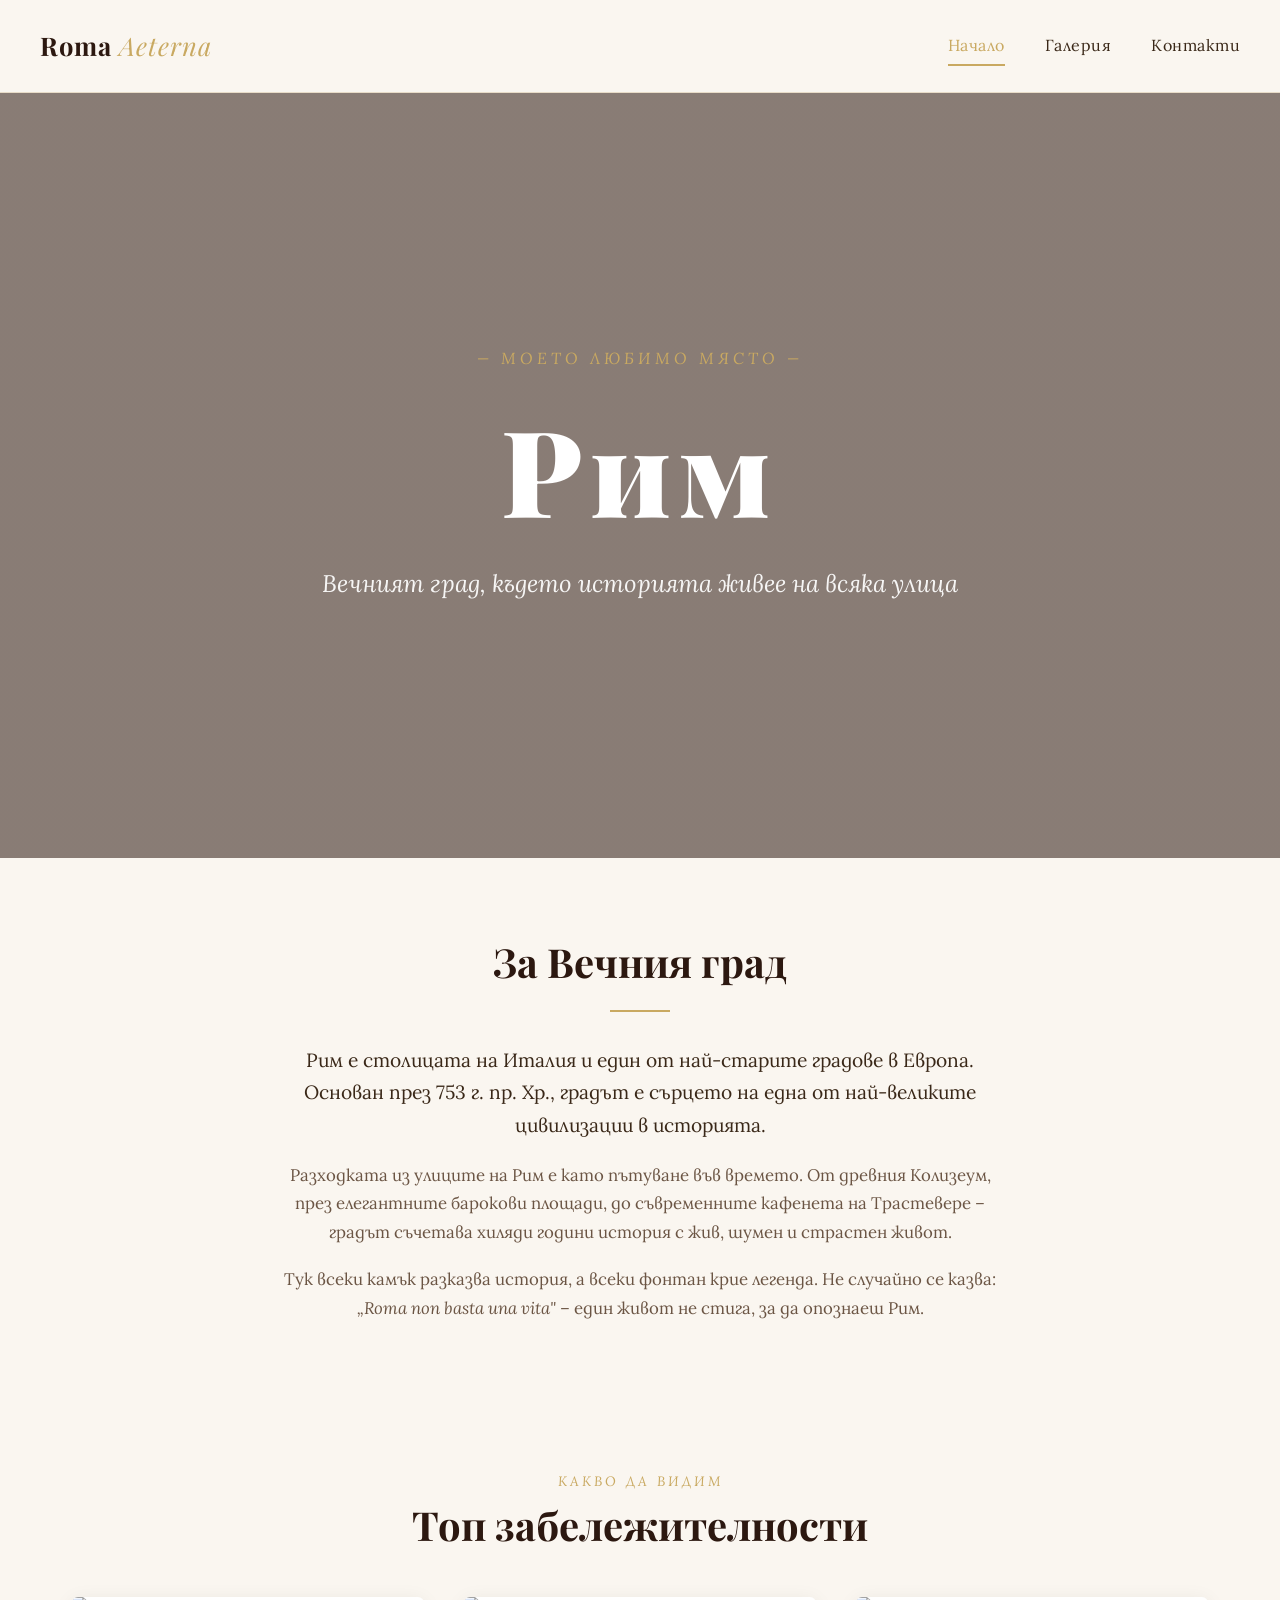
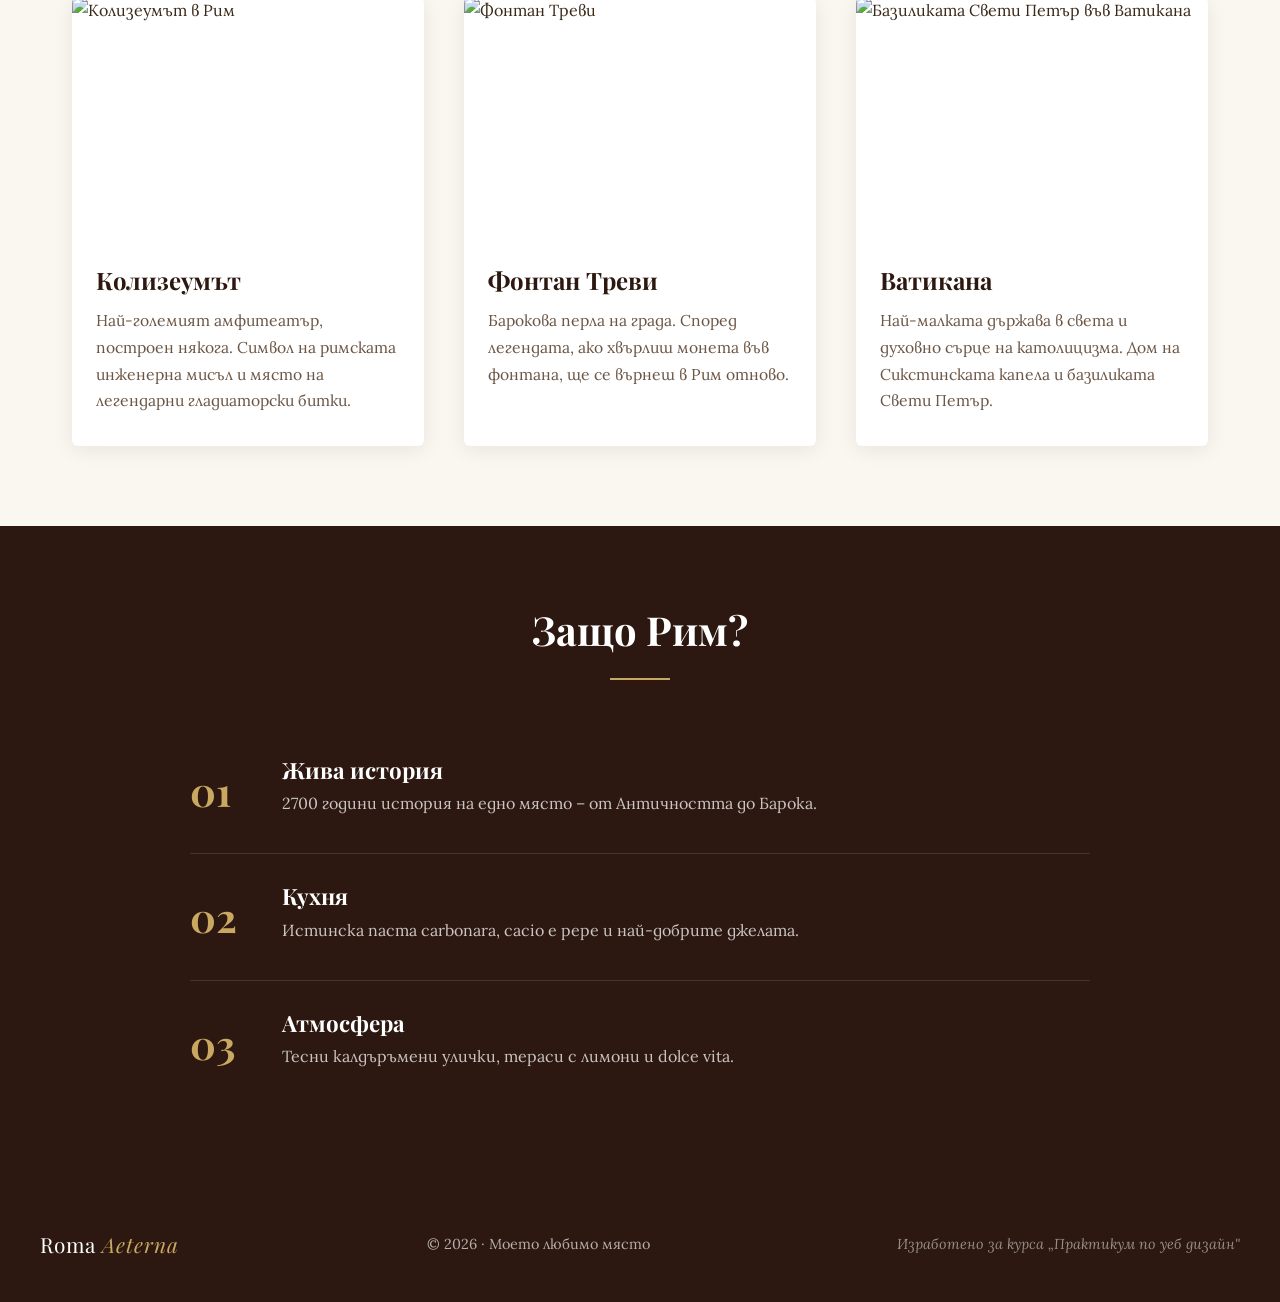
==== index.html @ 89b0b6ff "Rename index (1).html to index.html" ====
<!DOCTYPE html>
<html lang="bg">
<head>
    <meta charset="UTF-8">
    <meta name="viewport" content="width=device-width, initial-scale=1.0">
    <title>Рим – Вечният град | Моето любимо място</title>

    <!-- Google Fonts: Playfair Display за заглавия, Lora за основен текст -->
    <link rel="preconnect" href="https://fonts.googleapis.com">
    <link rel="preconnect" href="https://fonts.gstatic.com" crossorigin>
    <link href="https://fonts.googleapis.com/css2?family=Lora:ital,wght@0,400;0,600;1,400&family=Playfair+Display:wght@400;700;900&display=swap" rel="stylesheet">

    <link rel="stylesheet" href="style.css">
</head>
<body>

    <!-- ===== HEADER С НАВИГАЦИЯ (Flexbox) ===== -->
    <header class="site-header">
        <div class="header-container">
            <a href="index.html" class="logo">
                Roma <span>Aeterna</span>
            </a>
            <nav class="main-nav">
                <ul>
                    <li><a href="index.html" class="active">Начало</a></li>
                    <li><a href="galeriya.html">Галерия</a></li>
                    <li><a href="kontakti.html">Контакти</a></li>
                </ul>
            </nav>
        </div>
    </header>

    <main>

        <!-- ===== HERO СЕКЦИЯ ===== -->
        <section class="hero">
            <div class="hero-content">
                <p class="hero-tagline">— Моето любимо място —</p>
                <h1 class="hero-title">Рим</h1>
                <p class="hero-subtitle">Вечният град, където историята живее на всяка улица</p>
            </div>
        </section>

        <!-- ===== СЕКЦИЯ "ЗА РИМ" ===== -->
        <section class="about">
            <article>
                <h2>За Вечния град</h2>
                <p class="lead">
                    Рим е столицата на Италия и един от най-старите градове в Европа.
                    Основан през 753 г. пр. Хр., градът е сърцето на една от
                    най-великите цивилизации в историята.
                </p>
                <p>
                    Разходката из улиците на Рим е като пътуване във времето. От
                    древния Колизеум, през елегантните барокови площади, до
                    съвременните кафенета на Трастевере – градът съчетава
                    хиляди години история с жив, шумен и страстен живот.
                </p>
                <p>
                    Тук всеки камък разказва история, а всеки фонтан крие легенда.
                    Не случайно се казва: <em>„Roma non basta una vita"</em> – един живот
                    не стига, за да опознаеш Рим.
                </p>
            </article>
        </section>

        <!-- ===== СЕКЦИЯ ЗАБЕЛЕЖИТЕЛНОСТИ (CSS Grid) ===== -->
        <section class="attractions">
            <header class="section-header">
                <p class="section-eyebrow">Какво да видим</p>
                <h2>Топ забележителности</h2>
            </header>

            <div class="attractions-grid">

                <article class="card">
                    <div class="card-image">
                        <img src="https://images.unsplash.com/photo-1552832230-c0197dd311b5?w=800&q=80"
                             alt="Колизеумът в Рим">
                    </div>
                    <div class="card-body">
                        <h3>Колизеумът</h3>
                        <p>Най-големият амфитеатър, построен някога. Символ на римската
                        инженерна мисъл и място на легендарни гладиаторски битки.</p>
                    </div>
                </article>

                <article class="card">
                    <div class="card-image">
                        <img src="https://images.unsplash.com/photo-1525874684015-58379d421a52?w=800&q=80"
                             alt="Фонтан Треви">
                    </div>
                    <div class="card-body">
                        <h3>Фонтан Треви</h3>
                        <p>Барокова перла на града. Според легендата, ако хвърлиш
                        монета във фонтана, ще се върнеш в Рим отново.</p>
                    </div>
                </article>

                <article class="card">
                    <div class="card-image">
                        <img src="https://images.unsplash.com/photo-1531572753322-ad063cecc140?w=800&q=80"
                             alt="Базиликата Свети Петър във Ватикана">
                    </div>
                    <div class="card-body">
                        <h3>Ватикана</h3>
                        <p>Най-малката държава в света и духовно сърце на католицизма.
                        Дом на Сикстинската капела и базиликата Свети Петър.</p>
                    </div>
                </article>

            </div>
        </section>

        <!-- ===== СЕКЦИЯ "ЗАЩО РИМ" ===== -->
        <section class="why-rome">
            <div class="why-rome-inner">
                <h2>Защо Рим?</h2>
                <ul class="reasons-list">
                    <li>
                        <span class="reason-number">01</span>
                        <div>
                            <h3>Жива история</h3>
                            <p>2700 години история на едно място – от Античността до Барока.</p>
                        </div>
                    </li>
                    <li>
                        <span class="reason-number">02</span>
                        <div>
                            <h3>Кухня</h3>
                            <p>Истинска паста carbonara, cacio e pepe и най-добрите джелата.</p>
                        </div>
                    </li>
                    <li>
                        <span class="reason-number">03</span>
                        <div>
                            <h3>Атмосфера</h3>
                            <p>Тесни калдъръмени улички, тераси с лимони и dolce vita.</p>
                        </div>
                    </li>
                </ul>
            </div>
        </section>

    </main>

    <!-- ===== FOOTER (Flexbox) ===== -->
    <footer class="site-footer">
        <div class="footer-container">
            <p class="footer-brand">Roma <span>Aeterna</span></p>
            <p class="footer-copy">&copy; 2026 · Моето любимо място</p>
            <p class="footer-note">Изработено за курса „Практикум по уеб дизайн"</p>
        </div>
    </footer>

</body>
</html>
---- style.css ----
/* ============================================================
   КУРСОВ ПРОЕКТ: РИМ – МОЕТО ЛЮБИМО МЯСТО
   Шрифтове: Playfair Display (заглавия) + Lora (текст)
   Стил: топъл/елегантен – бежово, кафяво, златно
   ============================================================ */


/* ===== 1. CSS ПРОМЕНЛИВИ (ЦВЕТОВА ПАЛИТРА И ШРИФТОВЕ) ===== */
:root {
    /* Цветове */
    --color-bg:          #faf6f0;   /* топъл крем – основен фон */
    --color-card:        #ffffff;   /* бяло за картички */
    --color-dark:        #2c1810;   /* тъмно кафяво – основен текст */
    --color-brown:       #8b6f47;   /* топло кафяво – вторичен акцент */
    --color-gold:        #c9a961;   /* златно – акцентен цвят */
    --color-text:        #3a2818;   /* основен цвят на текста */
    --color-text-light:  #6b5544;   /* по-светъл текст */
    --color-border:      #e8dcc8;   /* фини граници */

    /* Шрифтове */
    --font-heading: 'Playfair Display', Georgia, serif;
    --font-body:    'Lora', Georgia, serif;

    /* Сенки */
    --shadow-soft:  0 4px 20px rgba(44, 24, 16, 0.08);
    --shadow-hover: 0 12px 35px rgba(44, 24, 16, 0.18);
}


/* ===== 2. ОБЩИ ИЗХОДНИ СТИЛОВЕ (CSS RESET) ===== */
* {
    margin: 0;
    padding: 0;
    box-sizing: border-box;
}

body {
    font-family: var(--font-body);
    color: var(--color-text);
    background-color: var(--color-bg);
    line-height: 1.7;
    font-size: 16px;
}

h1, h2, h3, h4 {
    font-family: var(--font-heading);
    color: var(--color-dark);
    font-weight: 700;
    line-height: 1.2;
}

img {
    max-width: 100%;
    display: block;
}

a {
    color: var(--color-dark);
    text-decoration: none;
}


/* ===== 3. HEADER С НАВИГАЦИЯ – ИЗПОЛЗВА FLEXBOX ===== */
.site-header {
    background-color: var(--color-bg);
    border-bottom: 1px solid var(--color-border);
    padding: 1.5rem 2rem;
    position: sticky;       /* остава отгоре при скрол */
    top: 0;
    z-index: 100;
}

.header-container {
    max-width: 1200px;
    margin: 0 auto;
    /* ⭐ FLEXBOX – подравнява лого и навигация в една редица */
    display: flex;
    justify-content: space-between;  /* лого вляво, меню вдясно */
    align-items: center;             /* центрира вертикално */
}

.logo {
    font-family: var(--font-heading);
    font-size: 1.6rem;
    font-weight: 700;
    color: var(--color-dark);
    letter-spacing: 1px;
}

.logo span {
    color: var(--color-gold);
    font-style: italic;
    font-weight: 400;
}

.main-nav ul {
    /* ⭐ FLEXBOX – подрежда линковете в редица */
    display: flex;
    gap: 2.5rem;
    list-style: none;
}

.main-nav a {
    color: var(--color-text);
    font-family: var(--font-body);
    font-size: 1rem;
    letter-spacing: 0.5px;
    padding: 0.3rem 0;
    position: relative;
    transition: color 0.3s ease;
}

.main-nav a:hover {
    color: var(--color-gold);
}

.main-nav a.active {
    color: var(--color-gold);
}

/* Златна линия под активния линк */
.main-nav a.active::after {
    content: '';
    position: absolute;
    bottom: -6px;
    left: 0;
    right: 0;
    height: 2px;
    background-color: var(--color-gold);
}


/* ===== 4. HERO СЕКЦИЯ (НАЧАЛНА СТРАНИЦА) ===== */
.hero {
    /* фоново изображение + полупрозрачно тъмно покритие за четимост */
    background:
        linear-gradient(rgba(44, 24, 16, 0.55), rgba(44, 24, 16, 0.55)),
        url('https://images.unsplash.com/photo-1552832230-c0197dd311b5?w=1600&q=80') center / cover;
    min-height: 75vh;

    /* ⭐ FLEXBOX – центрира съдържанието и хоризонтално, и вертикално */
    display: flex;
    align-items: center;
    justify-content: center;
    text-align: center;
    color: #fff;
    padding: 4rem 2rem;
}

.hero-content {
    max-width: 800px;
}

.hero-tagline {
    font-family: var(--font-body);
    font-style: italic;
    font-size: 1rem;
    letter-spacing: 4px;
    text-transform: uppercase;
    color: var(--color-gold);
    margin-bottom: 1.5rem;
}

.hero-title {
    font-size: 6rem;
    color: #fff;
    margin-bottom: 1.5rem;
    letter-spacing: 6px;
    font-weight: 900;
}

.hero-subtitle {
    font-size: 1.3rem;
    font-style: italic;
    color: rgba(255, 255, 255, 0.92);
    font-family: var(--font-body);
}


/* ===== 5. HERO НА ВЪТРЕШНИ СТРАНИЦИ (по-малък) ===== */
.page-hero {
    background-color: var(--color-card);
    padding: 5rem 2rem 4rem;
    text-align: center;
    border-bottom: 1px solid var(--color-border);
}

.page-hero-content {
    max-width: 700px;
    margin: 0 auto;
}

.page-hero h1 {
    font-size: 3.5rem;
    margin: 0.5rem 0 1.5rem;
}

.page-hero-subtitle {
    font-size: 1.1rem;
    color: var(--color-text-light);
    font-style: italic;
}


/* ===== 6. СЕКЦИЯ "ЗА РИМ" ===== */
.about {
    max-width: 800px;
    margin: 0 auto;
    padding: 5rem 2rem;
    text-align: center;
}

.about h2 {
    font-size: 2.5rem;
    margin-bottom: 0.5rem;
}

/* Декоративна златна линия под заглавието */
.about h2::after {
    content: '';
    display: block;
    width: 60px;
    height: 2px;
    background-color: var(--color-gold);
    margin: 1.5rem auto 2rem;
}

.about p {
    font-size: 1.05rem;
    color: var(--color-text-light);
    margin-bottom: 1.2rem;
}

.about .lead {
    font-size: 1.2rem;
    color: var(--color-text);
}


/* ===== 7. СЕКЦИЯ ЗАБЕЛЕЖИТЕЛНОСТИ – ИЗПОЛЗВА CSS GRID ===== */
.attractions {
    max-width: 1200px;
    margin: 0 auto;
    padding: 3rem 2rem 5rem;
}

.section-header {
    text-align: center;
    margin-bottom: 3rem;
}

.section-eyebrow {
    font-family: var(--font-body);
    font-style: italic;
    color: var(--color-gold);
    letter-spacing: 3px;
    text-transform: uppercase;
    font-size: 0.85rem;
    margin-bottom: 0.5rem;
}

.section-header h2 {
    font-size: 2.5rem;
}

/* ⭐ CSS GRID – 3 равни колони за картичките със забележителности */
.attractions-grid {
    display: grid;
    grid-template-columns: repeat(3, 1fr);   /* 3 колони с еднаква ширина */
    gap: 2rem;
}

.card {
    background-color: var(--color-card);
    border-radius: 6px;
    overflow: hidden;
    box-shadow: var(--shadow-soft);
    transition: transform 0.35s ease, box-shadow 0.35s ease;
}

.card:hover {
    transform: translateY(-8px);
    box-shadow: var(--shadow-hover);
}

.card-image {
    overflow: hidden;
    height: 240px;
}

.card-image img {
    width: 100%;
    height: 100%;
    object-fit: cover;
    transition: transform 0.5s ease;
}

.card:hover .card-image img {
    transform: scale(1.06);
}

.card-body {
    padding: 1.8rem 1.5rem 2rem;
}

.card h3 {
    font-size: 1.5rem;
    margin-bottom: 0.8rem;
    color: var(--color-dark);
}

.card p {
    color: var(--color-text-light);
    font-size: 0.98rem;
}


/* ===== 8. СЕКЦИЯ "ЗАЩО РИМ" ===== */
.why-rome {
    background-color: var(--color-dark);
    color: rgba(255, 255, 255, 0.9);
    padding: 5rem 2rem;
}

.why-rome-inner {
    max-width: 900px;
    margin: 0 auto;
}

.why-rome h2 {
    color: #fff;
    font-size: 2.5rem;
    text-align: center;
    margin-bottom: 3rem;
}

.why-rome h2::after {
    content: '';
    display: block;
    width: 60px;
    height: 2px;
    background-color: var(--color-gold);
    margin: 1.5rem auto 0;
}

.reasons-list {
    list-style: none;
}

.reasons-list li {
    /* ⭐ FLEXBOX – номер вляво, текст вдясно */
    display: flex;
    gap: 2rem;
    padding: 1.8rem 0;
    border-bottom: 1px solid rgba(201, 169, 97, 0.2);
}

.reasons-list li:last-child {
    border-bottom: none;
}

.reason-number {
    font-family: var(--font-heading);
    font-size: 2.5rem;
    color: var(--color-gold);
    font-weight: 700;
    min-width: 60px;
}

.reasons-list h3 {
    color: #fff;
    font-size: 1.4rem;
    margin-bottom: 0.4rem;
}

.reasons-list p {
    color: rgba(255, 255, 255, 0.75);
}


/* ===== 9. ГАЛЕРИЯ – ИЗПОЛЗВА CSS GRID С НЕРАВНИ КЛЕТКИ ===== */
.gallery {
    max-width: 1200px;
    margin: 0 auto;
    padding: 4rem 2rem;

    /* ⭐ CSS GRID – 4 колони с интересен подреден layout */
    display: grid;
    grid-template-columns: repeat(4, 1fr);
    grid-auto-rows: 220px;
    gap: 1rem;
}

.gallery-item {
    position: relative;
    overflow: hidden;
    border-radius: 4px;
    cursor: pointer;
}

/* Първото изображение заема 2 колони и 2 реда */
.gallery-item--large {
    grid-column: span 2;
    grid-row: span 2;
}

/* "Висока" клетка – заема 2 реда */
.gallery-item--tall {
    grid-row: span 2;
}

.gallery-item img {
    width: 100%;
    height: 100%;
    object-fit: cover;
    transition: transform 0.5s ease;
}

.gallery-item:hover img {
    transform: scale(1.08);
}

.gallery-item figcaption {
    position: absolute;
    bottom: 0;
    left: 0;
    right: 0;
    background: linear-gradient(transparent, rgba(44, 24, 16, 0.85));
    color: #fff;
    padding: 2rem 1.2rem 1rem;
    font-family: var(--font-heading);
    font-style: italic;
    font-size: 1rem;
    opacity: 0;
    transition: opacity 0.3s ease;
}

.gallery-item:hover figcaption {
    opacity: 1;
}


/* ===== 10. СЕКЦИЯ ЦИТАТ ===== */
.quote {
    background-color: var(--color-card);
    padding: 5rem 2rem;
    text-align: center;
    border-top: 1px solid var(--color-border);
    border-bottom: 1px solid var(--color-border);
}

.quote blockquote {
    max-width: 700px;
    margin: 0 auto;
}

.quote p {
    font-family: var(--font-heading);
    font-style: italic;
    font-size: 1.8rem;
    color: var(--color-dark);
    line-height: 1.4;
    margin-bottom: 1.5rem;
}

.quote cite {
    font-style: normal;
    color: var(--color-gold);
    letter-spacing: 2px;
    text-transform: uppercase;
    font-size: 0.85rem;
}


/* ===== 11. КОНТАКТНА СТРАНИЦА – ИЗПОЛЗВА И GRID, И FLEXBOX ===== */
.contact {
    max-width: 1200px;
    margin: 0 auto;
    padding: 5rem 2rem;

    /* ⭐ CSS GRID – две колони (информация + форма) */
    display: grid;
    grid-template-columns: 1fr 1fr;
    gap: 4rem;
}

.contact h2 {
    font-size: 2rem;
    margin-bottom: 1.5rem;
}

.contact-info > p {
    color: var(--color-text-light);
    margin-bottom: 2rem;
}

.contact-list {
    list-style: none;
}

.contact-list li {
    /* ⭐ FLEXBOX – етикет вляво, стойност вдясно */
    display: flex;
    justify-content: space-between;
    align-items: center;
    padding: 1.2rem 0;
    border-bottom: 1px solid var(--color-border);
}

.contact-label {
    font-family: var(--font-heading);
    color: var(--color-gold);
    letter-spacing: 1px;
    text-transform: uppercase;
    font-size: 0.85rem;
}

.contact-value {
    color: var(--color-text);
    font-size: 1rem;
}

.contact-form-wrapper {
    background-color: var(--color-card);
    padding: 2.5rem;
    border-radius: 6px;
    box-shadow: var(--shadow-soft);
}

.contact-form {
    /* ⭐ FLEXBOX – подрежда полетата вертикално с равно разстояние */
    display: flex;
    flex-direction: column;
    gap: 1.2rem;
    margin-top: 1rem;
}

.form-group {
    display: flex;
    flex-direction: column;
    gap: 0.5rem;
}

.form-group label {
    font-family: var(--font-body);
    color: var(--color-text);
    font-size: 0.95rem;
    font-weight: 600;
}

.form-group input,
.form-group textarea {
    font-family: var(--font-body);
    padding: 0.85rem 1rem;
    border: 1px solid var(--color-border);
    background-color: var(--color-bg);
    color: var(--color-text);
    font-size: 1rem;
    border-radius: 3px;
    transition: border-color 0.3s ease, background-color 0.3s ease;
}

.form-group input:focus,
.form-group textarea:focus {
    outline: none;
    border-color: var(--color-gold);
    background-color: #fff;
}

.form-group textarea {
    resize: vertical;
    min-height: 120px;
    font-family: var(--font-body);
}

.btn-submit {
    background-color: var(--color-dark);
    color: #fff;
    border: none;
    padding: 1rem 2rem;
    font-family: var(--font-body);
    font-size: 0.95rem;
    letter-spacing: 2px;
    text-transform: uppercase;
    cursor: pointer;
    margin-top: 0.5rem;
    border-radius: 3px;
    transition: background-color 0.3s ease, transform 0.2s ease;
}

.btn-submit:hover {
    background-color: var(--color-brown);
    transform: translateY(-2px);
}


/* ===== 12. FOOTER – ИЗПОЛЗВА FLEXBOX ===== */
.site-footer {
    background-color: var(--color-dark);
    color: rgba(255, 255, 255, 0.65);
    padding: 2.5rem 2rem;
}

.footer-container {
    max-width: 1200px;
    margin: 0 auto;
    /* ⭐ FLEXBOX – подрежда 3 елемента в редица */
    display: flex;
    justify-content: space-between;
    align-items: center;
    flex-wrap: wrap;
    gap: 1rem;
}

.footer-brand {
    font-family: var(--font-heading);
    font-size: 1.3rem;
    color: #fff;
    letter-spacing: 1px;
}

.footer-brand span {
    color: var(--color-gold);
    font-style: italic;
}

.footer-copy,
.footer-note {
    font-size: 0.9rem;
}

.footer-note {
    font-style: italic;
    color: rgba(255, 255, 255, 0.5);
}


/* ============================================================
   ===== 13. РЕСПОНСИВЕН ДИЗАЙН – МОБИЛНИ УСТРОЙСТВА ===========
   ============================================================ */

/* ⭐⭐⭐ МОБИЛНА ВЕРСИЯ (макс. 768px) */
@media (max-width: 768px) {

    /* Header става вертикален – лого отгоре, меню отдолу */
    .header-container {
        flex-direction: column;
        gap: 1rem;
    }

    .main-nav ul {
        gap: 1.5rem;
        flex-wrap: wrap;
        justify-content: center;
    }

    /* По-малки заглавия за hero */
    .hero {
        min-height: 60vh;
    }

    .hero-title {
        font-size: 3.5rem;
        letter-spacing: 3px;
    }

    .hero-subtitle {
        font-size: 1rem;
    }

    .page-hero h1 {
        font-size: 2.3rem;
    }

    /* Картичките стават една под друга */
    .attractions-grid {
        grid-template-columns: 1fr;
    }

    /* Галерията става в 2 колони и без специални големи клетки */
    .gallery {
        grid-template-columns: repeat(2, 1fr);
        grid-auto-rows: 180px;
    }

    .gallery-item--large,
    .gallery-item--tall {
        grid-column: span 2;
        grid-row: span 1;
    }

    /* Reasons list – номер над текст */
    .reasons-list li {
        flex-direction: column;
        gap: 0.5rem;
    }

    /* Контакти – една колона */
    .contact {
        grid-template-columns: 1fr;
        gap: 3rem;
        padding: 3rem 1.5rem;
    }

    .contact-list li {
        flex-direction: column;
        align-items: flex-start;
        gap: 0.3rem;
    }

    /* Footer вертикално */
    .footer-container {
        flex-direction: column;
        text-align: center;
    }

    /* По-малки разстояния */
    .about,
    .attractions {
        padding: 3rem 1.5rem;
    }

    .quote p {
        font-size: 1.3rem;
    }

    .quote {
        padding: 3rem 1.5rem;
    }
}


/* ============================================================
   ===== 14. ДЕСКТОП – ПО-ГОЛЕМИ ЕКРАНИ (мин. 1200px) =========
   ============================================================ */

@media (min-width: 1200px) {

    /* По-голямо заглавие на началната страница */
    .hero {
        min-height: 85vh;
    }

    .hero-title {
        font-size: 7.5rem;
        letter-spacing: 8px;
    }

    .hero-subtitle {
        font-size: 1.5rem;
    }

    .page-hero {
        padding: 7rem 2rem 6rem;
    }

    .page-hero h1 {
        font-size: 4rem;
    }

    /* По-голям gap между картичките */
    .attractions-grid {
        gap: 2.5rem;
    }

    /* По-впечатляваща галерия */
    .gallery {
        grid-auto-rows: 260px;
        gap: 1.5rem;
    }
}
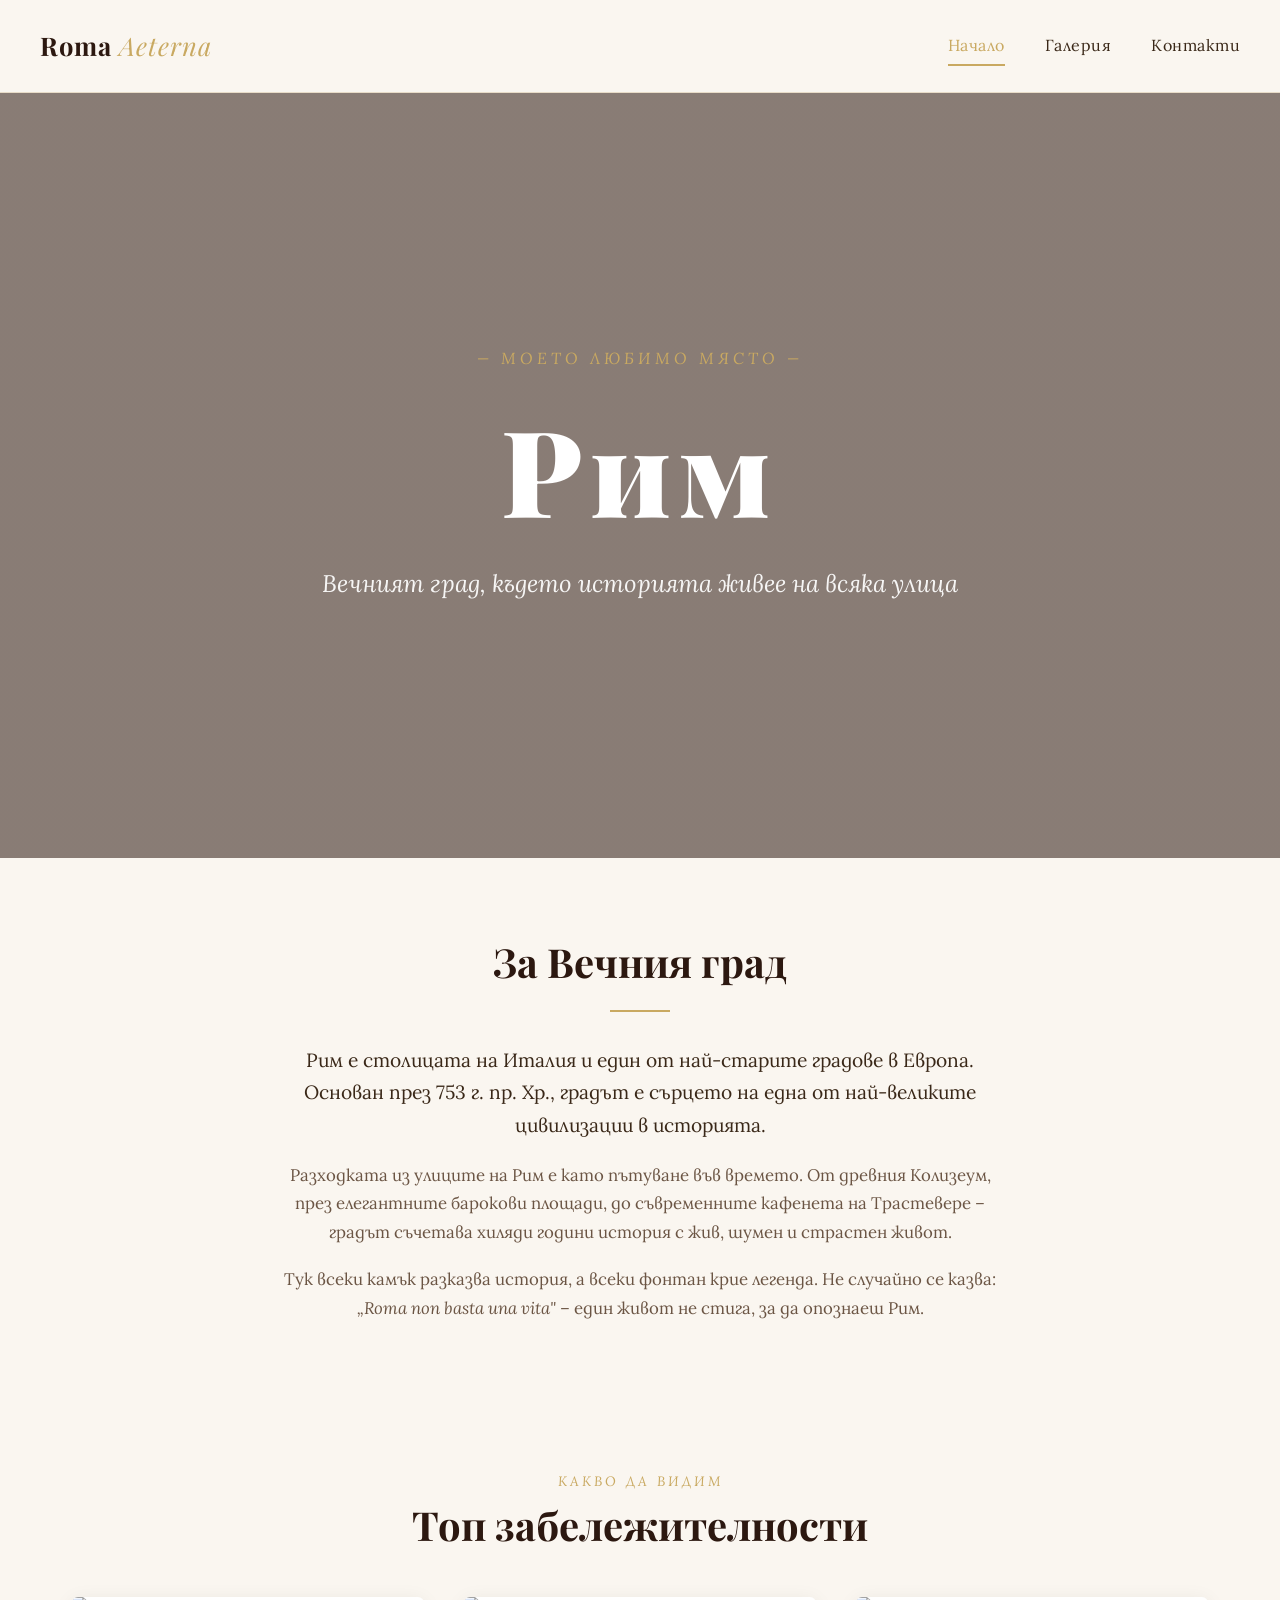
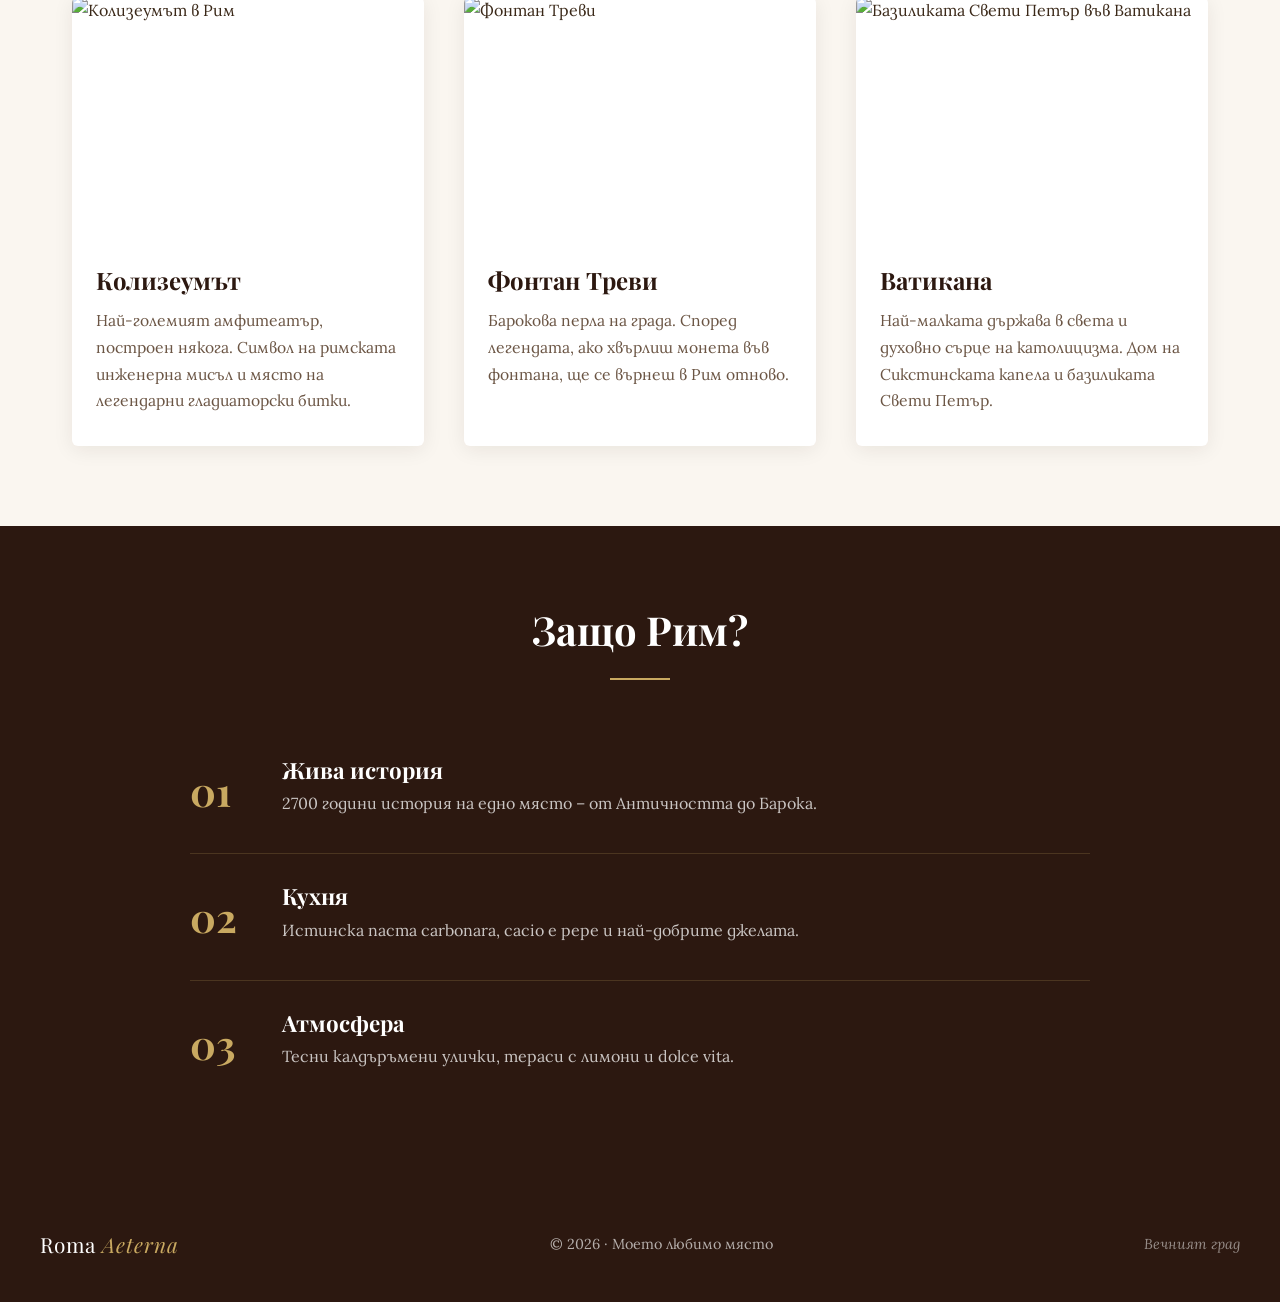
==== commit 8d5412e9: "Remove section comments from index.html Removed comments for sections in the HTML file to clean up t" ====
--- a/index.html
+++ b/index.html
@@ -5,7 +5,6 @@
     <meta name="viewport" content="width=device-width, initial-scale=1.0">
     <title>Рим – Вечният град | Моето любимо място</title>
 
-    <!-- Google Fonts: Playfair Display за заглавия, Lora за основен текст -->
     <link rel="preconnect" href="https://fonts.googleapis.com">
     <link rel="preconnect" href="https://fonts.gstatic.com" crossorigin>
     <link href="https://fonts.googleapis.com/css2?family=Lora:ital,wght@0,400;0,600;1,400&family=Playfair+Display:wght@400;700;900&display=swap" rel="stylesheet">
@@ -14,7 +13,6 @@
 </head>
 <body>
 
-    <!-- ===== HEADER С НАВИГАЦИЯ (Flexbox) ===== -->
     <header class="site-header">
         <div class="header-container">
             <a href="index.html" class="logo">
@@ -32,7 +30,6 @@
 
     <main>
 
-        <!-- ===== HERO СЕКЦИЯ ===== -->
         <section class="hero">
             <div class="hero-content">
                 <p class="hero-tagline">— Моето любимо място —</p>
@@ -41,7 +38,6 @@
             </div>
         </section>
 
-        <!-- ===== СЕКЦИЯ "ЗА РИМ" ===== -->
         <section class="about">
             <article>
                 <h2>За Вечния град</h2>
@@ -64,7 +60,6 @@
             </article>
         </section>
 
-        <!-- ===== СЕКЦИЯ ЗАБЕЛЕЖИТЕЛНОСТИ (CSS Grid) ===== -->
         <section class="attractions">
             <header class="section-header">
                 <p class="section-eyebrow">Какво да видим</p>
@@ -112,7 +107,6 @@
             </div>
         </section>
 
-        <!-- ===== СЕКЦИЯ "ЗАЩО РИМ" ===== -->
         <section class="why-rome">
             <div class="why-rome-inner">
                 <h2>Защо Рим?</h2>
@@ -144,12 +138,11 @@
 
     </main>
 
-    <!-- ===== FOOTER (Flexbox) ===== -->
     <footer class="site-footer">
         <div class="footer-container">
             <p class="footer-brand">Roma <span>Aeterna</span></p>
             <p class="footer-copy">&copy; 2026 · Моето любимо място</p>
-            <p class="footer-note">Изработено за курса „Практикум по уеб дизайн"</p>
+            <p class="footer-note">Вечният град</p>
         </div>
     </footer>
 
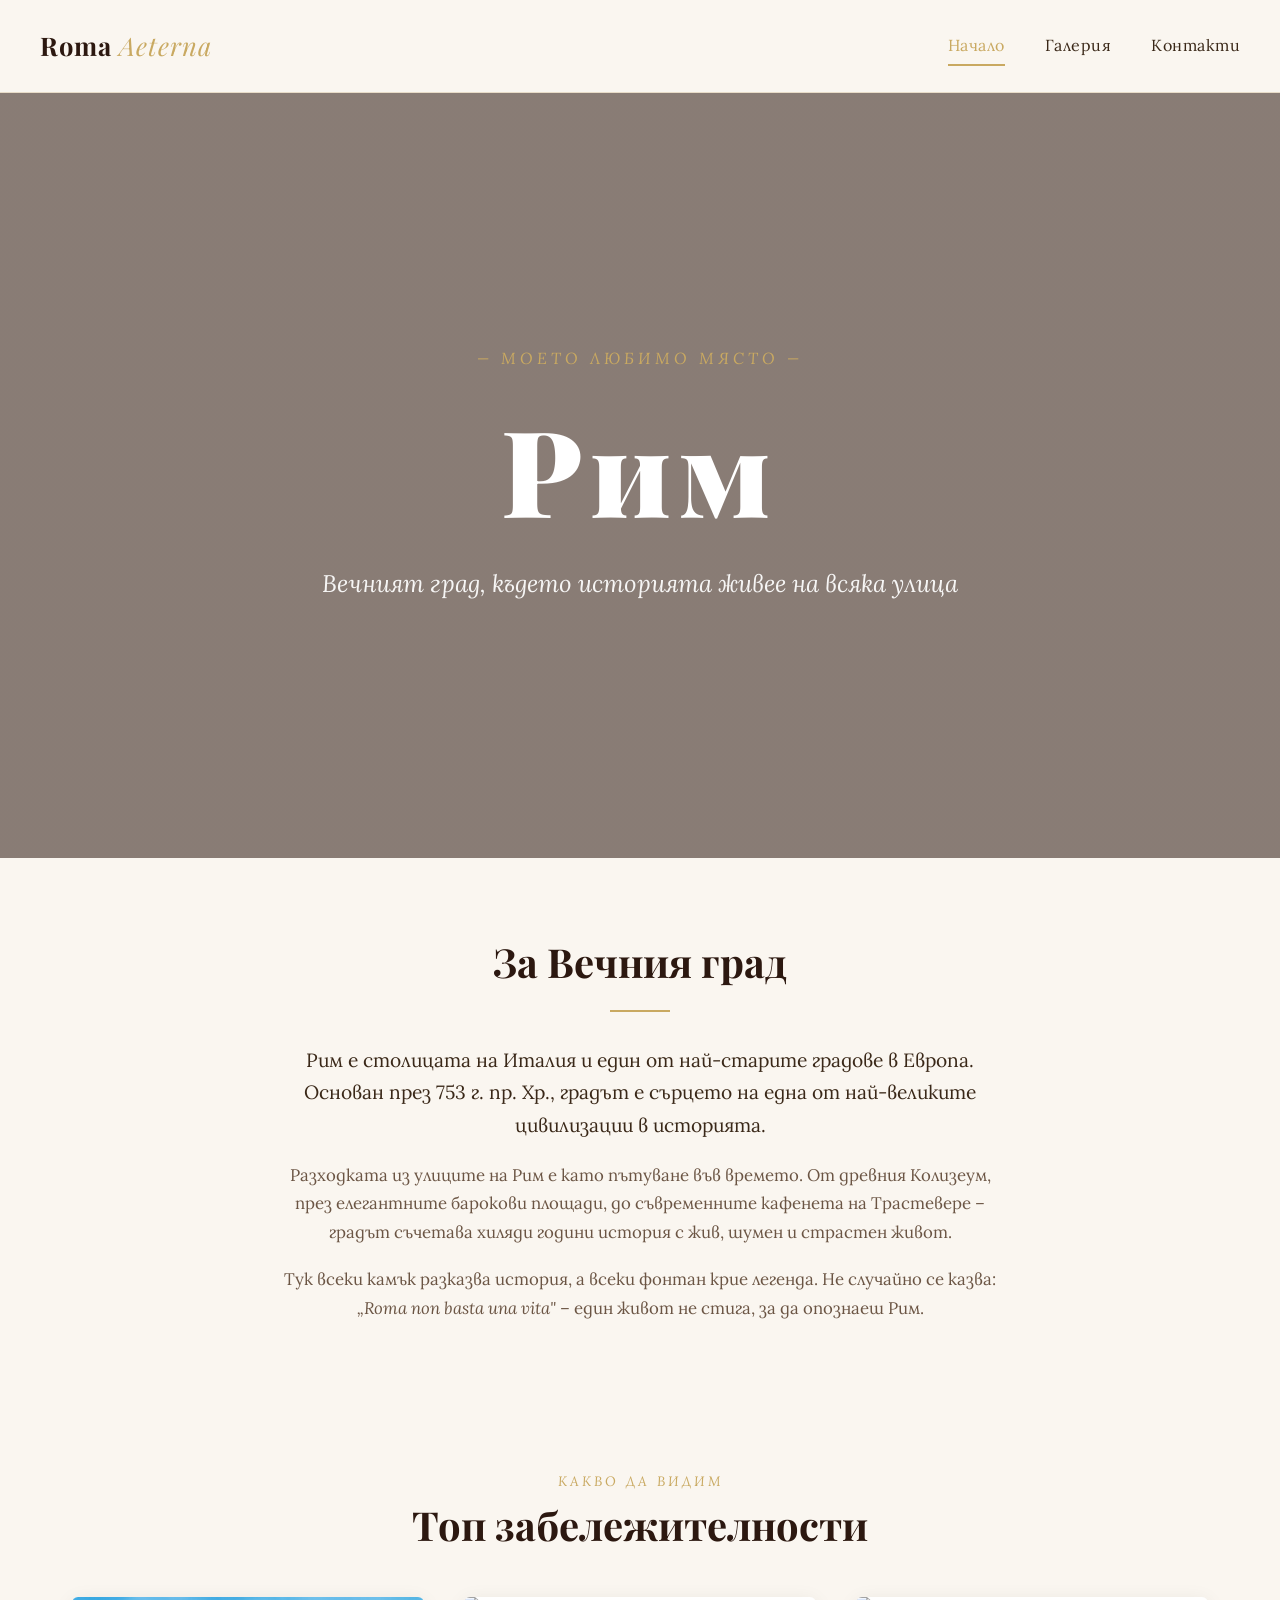
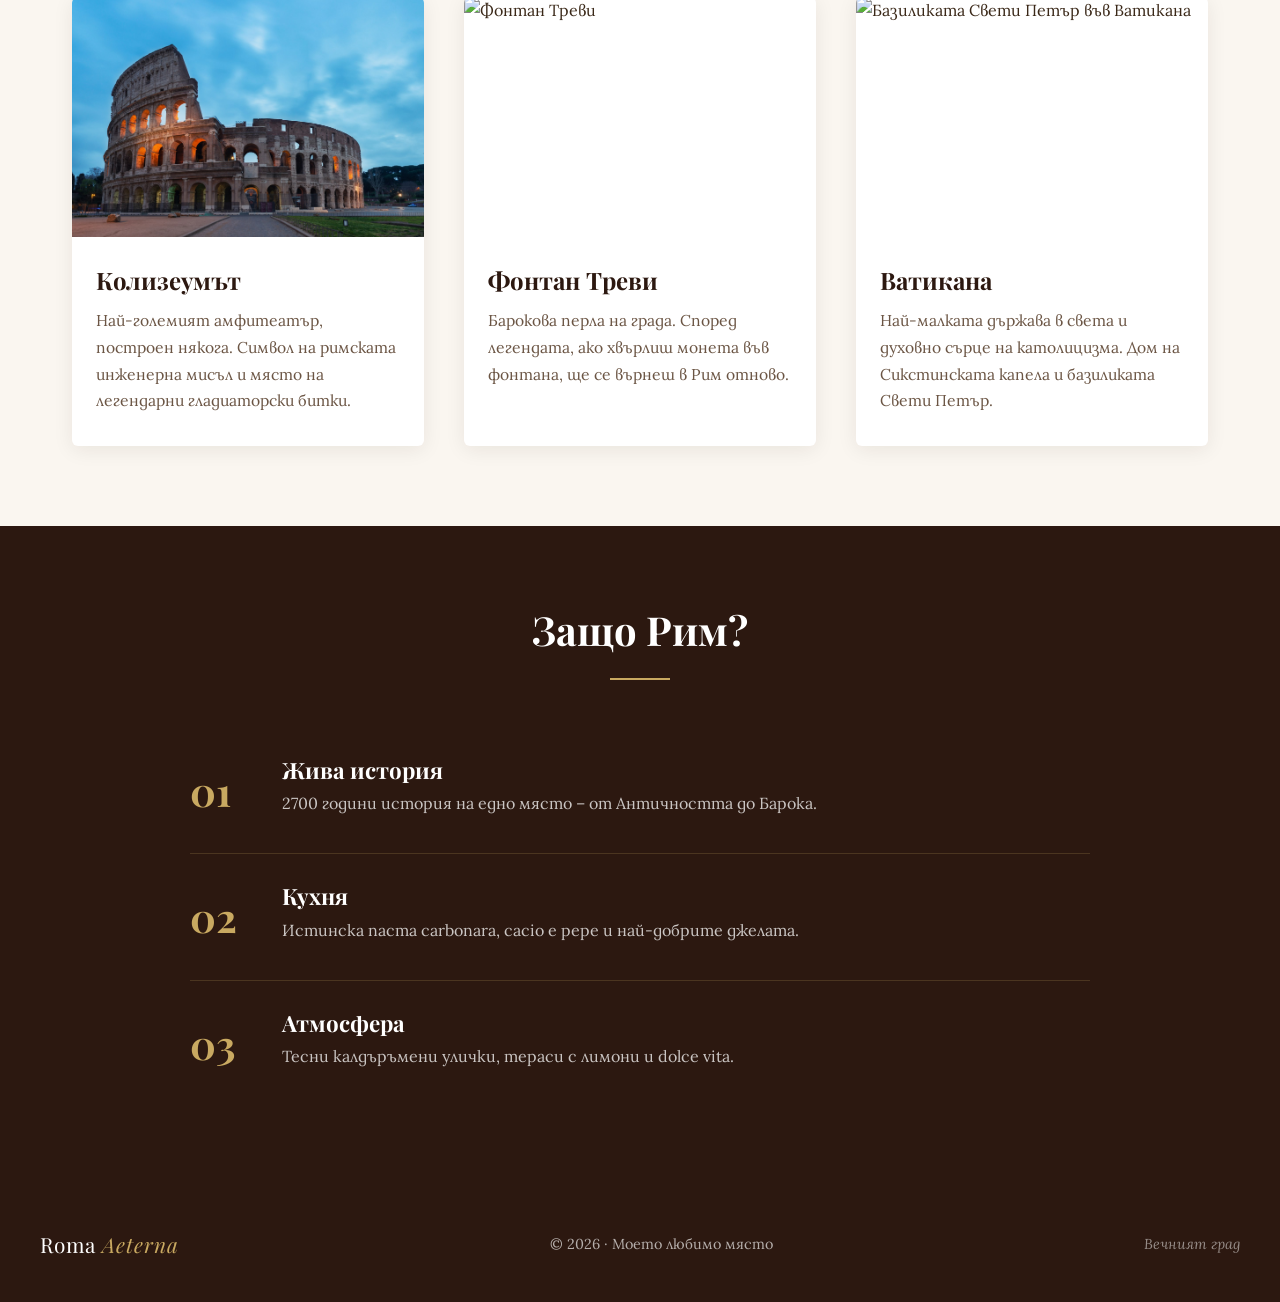
==== commit cdf9c656: "Update index.html" ====
--- a/index.html
+++ b/index.html
@@ -70,7 +70,7 @@
 
                 <article class="card">
                     <div class="card-image">
-                        <img src="https://images.unsplash.com/photo-1552832230-c0197dd311b5?w=800&q=80"
+                        <img src="images/koliseum.jpg"
                              alt="Колизеумът в Рим">
                     </div>
                     <div class="card-body">
--- a/style.css
+++ b/style.css
@@ -1,33 +1,24 @@
-/* ============================================================
-   КУРСОВ ПРОЕКТ: РИМ – МОЕТО ЛЮБИМО МЯСТО
-   Шрифтове: Playfair Display (заглавия) + Lora (текст)
-   Стил: топъл/елегантен – бежово, кафяво, златно
-   ============================================================ */
-
-
-/* ===== 1. CSS ПРОМЕНЛИВИ (ЦВЕТОВА ПАЛИТРА И ШРИФТОВЕ) ===== */
+
 :root {
-    /* Цветове */
-    --color-bg:          #faf6f0;   /* топъл крем – основен фон */
-    --color-card:        #ffffff;   /* бяло за картички */
-    --color-dark:        #2c1810;   /* тъмно кафяво – основен текст */
-    --color-brown:       #8b6f47;   /* топло кафяво – вторичен акцент */
-    --color-gold:        #c9a961;   /* златно – акцентен цвят */
-    --color-text:        #3a2818;   /* основен цвят на текста */
-    --color-text-light:  #6b5544;   /* по-светъл текст */
-    --color-border:      #e8dcc8;   /* фини граници */
-
-    /* Шрифтове */
+    --color-bg:          #faf6f0;   
+    --color-card:        #ffffff;  
+    --color-dark:        #2c1810;   
+    --color-brown:       #8b6f47;   
+    --color-gold:        #c9a961;   
+    --color-text:        #3a2818;   
+    --color-text-light:  #6b5544;   
+    --color-border:      #e8dcc8;   
+
+    
     --font-heading: 'Playfair Display', Georgia, serif;
     --font-body:    'Lora', Georgia, serif;
 
-    /* Сенки */
+    
     --shadow-soft:  0 4px 20px rgba(44, 24, 16, 0.08);
     --shadow-hover: 0 12px 35px rgba(44, 24, 16, 0.18);
 }
 
 
-/* ===== 2. ОБЩИ ИЗХОДНИ СТИЛОВЕ (CSS RESET) ===== */
 * {
     margin: 0;
     padding: 0;
@@ -60,12 +51,11 @@
 }
 
 
-/* ===== 3. HEADER С НАВИГАЦИЯ – ИЗПОЛЗВА FLEXBOX ===== */
 .site-header {
     background-color: var(--color-bg);
     border-bottom: 1px solid var(--color-border);
     padding: 1.5rem 2rem;
-    position: sticky;       /* остава отгоре при скрол */
+    position: sticky;      
     top: 0;
     z-index: 100;
 }
@@ -73,10 +63,10 @@
 .header-container {
     max-width: 1200px;
     margin: 0 auto;
-    /* ⭐ FLEXBOX – подравнява лого и навигация в една редица */
+  
     display: flex;
-    justify-content: space-between;  /* лого вляво, меню вдясно */
-    align-items: center;             /* центрира вертикално */
+    justify-content: space-between;  
+    align-items: center;             
 }
 
 .logo {
@@ -94,7 +84,6 @@
 }
 
 .main-nav ul {
-    /* ⭐ FLEXBOX – подрежда линковете в редица */
     display: flex;
     gap: 2.5rem;
     list-style: none;
@@ -118,7 +107,7 @@
     color: var(--color-gold);
 }
 
-/* Златна линия под активния линк */
+
 .main-nav a.active::after {
     content: '';
     position: absolute;
@@ -130,15 +119,13 @@
 }
 
 
-/* ===== 4. HERO СЕКЦИЯ (НАЧАЛНА СТРАНИЦА) ===== */
+
 .hero {
-    /* фоново изображение + полупрозрачно тъмно покритие за четимост */
+   
     background:
         linear-gradient(rgba(44, 24, 16, 0.55), rgba(44, 24, 16, 0.55)),
         url('https://images.unsplash.com/photo-1552832230-c0197dd311b5?w=1600&q=80') center / cover;
     min-height: 75vh;
-
-    /* ⭐ FLEXBOX – центрира съдържанието и хоризонтално, и вертикално */
     display: flex;
     align-items: center;
     justify-content: center;
@@ -177,7 +164,6 @@
 }
 
 
-/* ===== 5. HERO НА ВЪТРЕШНИ СТРАНИЦИ (по-малък) ===== */
 .page-hero {
     background-color: var(--color-card);
     padding: 5rem 2rem 4rem;
@@ -202,7 +188,6 @@
 }
 
 
-/* ===== 6. СЕКЦИЯ "ЗА РИМ" ===== */
 .about {
     max-width: 800px;
     margin: 0 auto;
@@ -215,7 +200,6 @@
     margin-bottom: 0.5rem;
 }
 
-/* Декоративна златна линия под заглавието */
 .about h2::after {
     content: '';
     display: block;
@@ -237,7 +221,6 @@
 }
 
 
-/* ===== 7. СЕКЦИЯ ЗАБЕЛЕЖИТЕЛНОСТИ – ИЗПОЛЗВА CSS GRID ===== */
 .attractions {
     max-width: 1200px;
     margin: 0 auto;
@@ -263,10 +246,10 @@
     font-size: 2.5rem;
 }
 
-/* ⭐ CSS GRID – 3 равни колони за картичките със забележителности */
+
 .attractions-grid {
     display: grid;
-    grid-template-columns: repeat(3, 1fr);   /* 3 колони с еднаква ширина */
+    grid-template-columns: repeat(3, 1fr);   
     gap: 2rem;
 }
 
@@ -315,7 +298,6 @@
 }
 
 
-/* ===== 8. СЕКЦИЯ "ЗАЩО РИМ" ===== */
 .why-rome {
     background-color: var(--color-dark);
     color: rgba(255, 255, 255, 0.9);
@@ -348,7 +330,6 @@
 }
 
 .reasons-list li {
-    /* ⭐ FLEXBOX – номер вляво, текст вдясно */
     display: flex;
     gap: 2rem;
     padding: 1.8rem 0;
@@ -378,13 +359,10 @@
 }
 
 
-/* ===== 9. ГАЛЕРИЯ – ИЗПОЛЗВА CSS GRID С НЕРАВНИ КЛЕТКИ ===== */
 .gallery {
     max-width: 1200px;
     margin: 0 auto;
     padding: 4rem 2rem;
-
-    /* ⭐ CSS GRID – 4 колони с интересен подреден layout */
     display: grid;
     grid-template-columns: repeat(4, 1fr);
     grid-auto-rows: 220px;
@@ -398,13 +376,11 @@
     cursor: pointer;
 }
 
-/* Първото изображение заема 2 колони и 2 реда */
 .gallery-item--large {
     grid-column: span 2;
     grid-row: span 2;
 }
 
-/* "Висока" клетка – заема 2 реда */
 .gallery-item--tall {
     grid-row: span 2;
 }
@@ -440,7 +416,6 @@
 }
 
 
-/* ===== 10. СЕКЦИЯ ЦИТАТ ===== */
 .quote {
     background-color: var(--color-card);
     padding: 5rem 2rem;
@@ -472,13 +447,10 @@
 }
 
 
-/* ===== 11. КОНТАКТНА СТРАНИЦА – ИЗПОЛЗВА И GRID, И FLEXBOX ===== */
 .contact {
     max-width: 1200px;
     margin: 0 auto;
     padding: 5rem 2rem;
-
-    /* ⭐ CSS GRID – две колони (информация + форма) */
     display: grid;
     grid-template-columns: 1fr 1fr;
     gap: 4rem;
@@ -499,7 +471,6 @@
 }
 
 .contact-list li {
-    /* ⭐ FLEXBOX – етикет вляво, стойност вдясно */
     display: flex;
     justify-content: space-between;
     align-items: center;
@@ -528,7 +499,6 @@
 }
 
 .contact-form {
-    /* ⭐ FLEXBOX – подрежда полетата вертикално с равно разстояние */
     display: flex;
     flex-direction: column;
     gap: 1.2rem;
@@ -594,7 +564,6 @@
 }
 
 
-/* ===== 12. FOOTER – ИЗПОЛЗВА FLEXBOX ===== */
 .site-footer {
     background-color: var(--color-dark);
     color: rgba(255, 255, 255, 0.65);
@@ -604,7 +573,6 @@
 .footer-container {
     max-width: 1200px;
     margin: 0 auto;
-    /* ⭐ FLEXBOX – подрежда 3 елемента в редица */
     display: flex;
     justify-content: space-between;
     align-items: center;
@@ -635,14 +603,9 @@
 }
 
 
-/* ============================================================
-   ===== 13. РЕСПОНСИВЕН ДИЗАЙН – МОБИЛНИ УСТРОЙСТВА ===========
-   ============================================================ */
-
-/* ⭐⭐⭐ МОБИЛНА ВЕРСИЯ (макс. 768px) */
+
 @media (max-width: 768px) {
 
-    /* Header става вертикален – лого отгоре, меню отдолу */
     .header-container {
         flex-direction: column;
         gap: 1rem;
@@ -654,7 +617,6 @@
         justify-content: center;
     }
 
-    /* По-малки заглавия за hero */
     .hero {
         min-height: 60vh;
     }
@@ -672,12 +634,10 @@
         font-size: 2.3rem;
     }
 
-    /* Картичките стават една под друга */
     .attractions-grid {
         grid-template-columns: 1fr;
     }
 
-    /* Галерията става в 2 колони и без специални големи клетки */
     .gallery {
         grid-template-columns: repeat(2, 1fr);
         grid-auto-rows: 180px;
@@ -689,13 +649,11 @@
         grid-row: span 1;
     }
 
-    /* Reasons list – номер над текст */
     .reasons-list li {
         flex-direction: column;
         gap: 0.5rem;
     }
 
-    /* Контакти – една колона */
     .contact {
         grid-template-columns: 1fr;
         gap: 3rem;
@@ -708,13 +666,11 @@
         gap: 0.3rem;
     }
 
-    /* Footer вертикално */
     .footer-container {
         flex-direction: column;
         text-align: center;
     }
 
-    /* По-малки разстояния */
     .about,
     .attractions {
         padding: 3rem 1.5rem;
@@ -730,13 +686,9 @@
 }
 
 
-/* ============================================================
-   ===== 14. ДЕСКТОП – ПО-ГОЛЕМИ ЕКРАНИ (мин. 1200px) =========
-   ============================================================ */
 
 @media (min-width: 1200px) {
 
-    /* По-голямо заглавие на началната страница */
     .hero {
         min-height: 85vh;
     }
@@ -758,12 +710,10 @@
         font-size: 4rem;
     }
 
-    /* По-голям gap между картичките */
     .attractions-grid {
         gap: 2.5rem;
     }
 
-    /* По-впечатляваща галерия */
     .gallery {
         grid-auto-rows: 260px;
         gap: 1.5rem;
